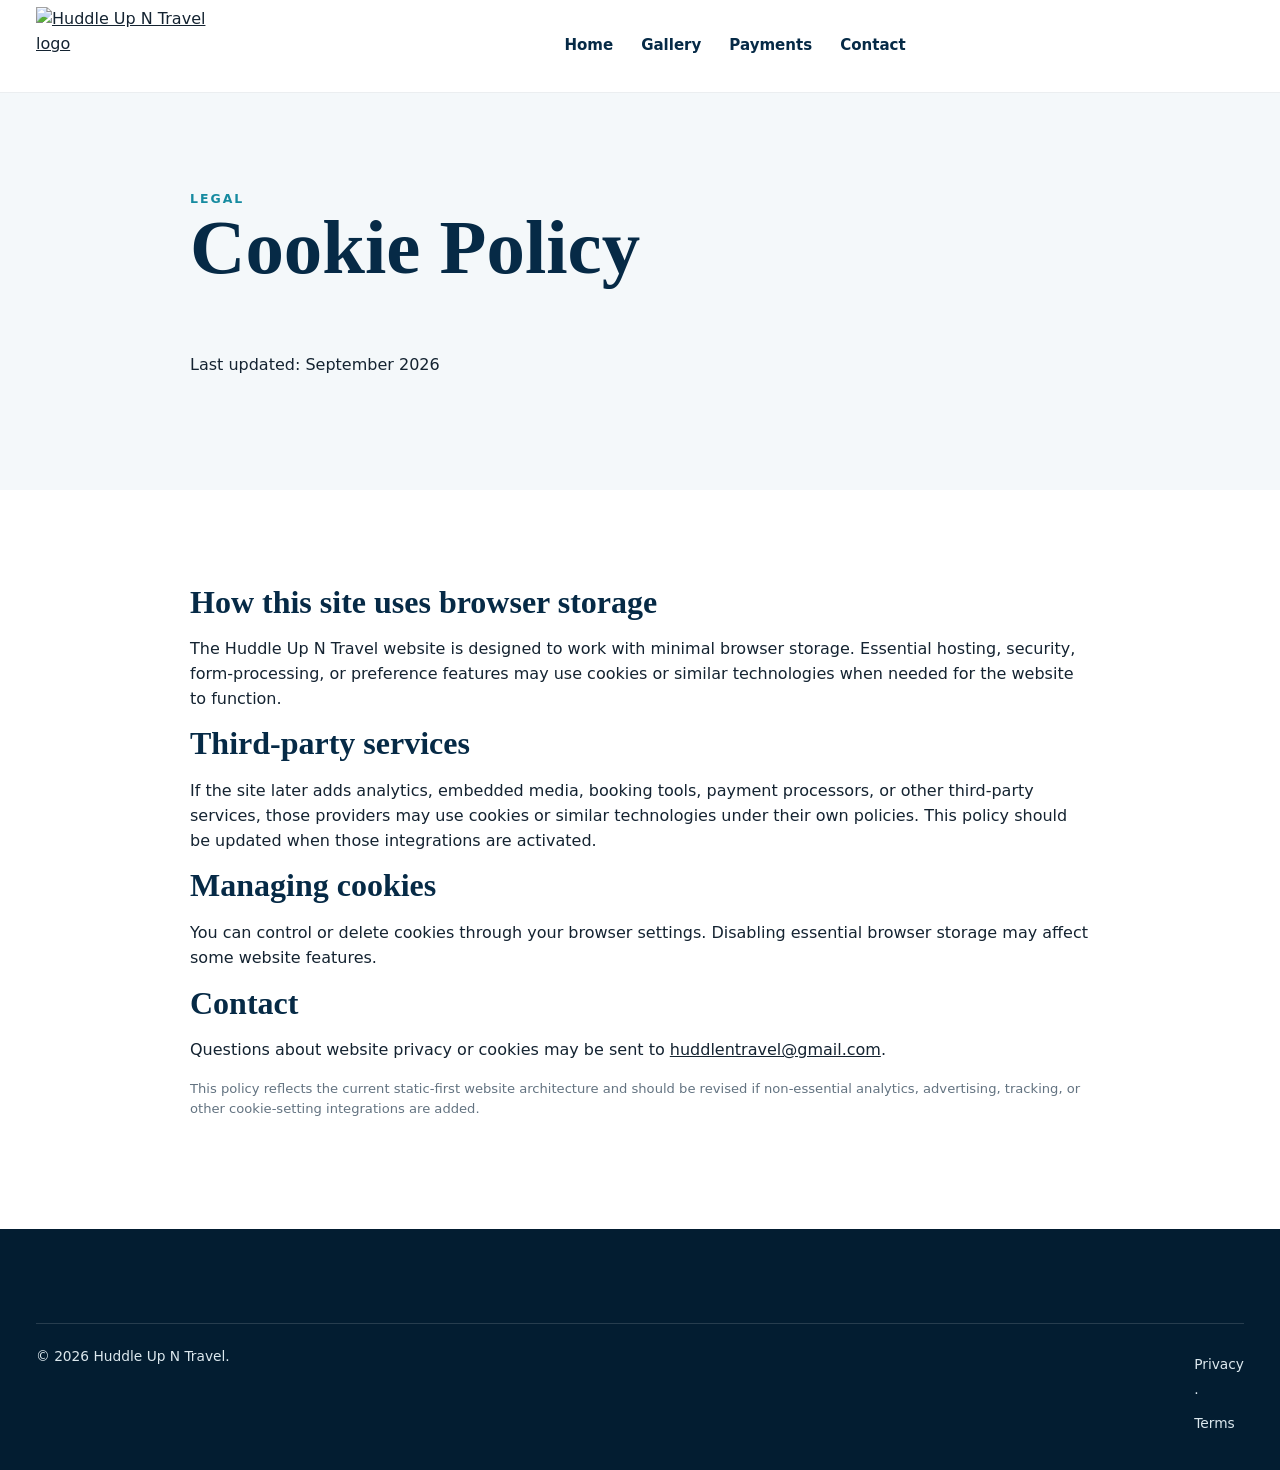
==== cookies.html @ 32db4e58 "Add cookie policy" ====
<!doctype html><html lang="en"><head><meta charset="utf-8"><meta name="viewport" content="width=device-width,initial-scale=1"><title>Cookie Policy | Huddle Up N Travel</title><link rel="stylesheet" href="css/site.css"></head><body><header class="site-header"><div class="container nav"><a class="brand" href="index.html"><img src="https://raw.githubusercontent.com/ascendainow/Huddle-Up-N-Travel/main/images/huddle-up-n-travel-logo.png" alt="Huddle Up N Travel logo"></a><nav class="nav-links"><a href="index.html">Home</a><a href="gallery.html">Gallery</a><a href="payments.html">Payments</a><a href="index.html#contact">Contact</a></nav></div></header><main><section class="section section-soft"><div class="container" style="max-width:900px"><div class="eyebrow">Legal</div><h1 style="font-size:clamp(3rem,6vw,5rem)">Cookie Policy</h1><p>Last updated: September 2026</p></div></section><section class="section"><div class="container" style="max-width:900px"><h2 style="font-size:2rem">How this site uses browser storage</h2><p>The Huddle Up N Travel website is designed to work with minimal browser storage. Essential hosting, security, form-processing, or preference features may use cookies or similar technologies when needed for the website to function.</p><h2 style="font-size:2rem">Third-party services</h2><p>If the site later adds analytics, embedded media, booking tools, payment processors, or other third-party services, those providers may use cookies or similar technologies under their own policies. This policy should be updated when those integrations are activated.</p><h2 style="font-size:2rem">Managing cookies</h2><p>You can control or delete cookies through your browser settings. Disabling essential browser storage may affect some website features.</p><h2 style="font-size:2rem">Contact</h2><p>Questions about website privacy or cookies may be sent to <a href="mailto:huddlentravel@gmail.com">huddlentravel@gmail.com</a>.</p><p class="fine">This policy reflects the current static-first website architecture and should be revised if non-essential analytics, advertising, tracking, or other cookie-setting integrations are added.</p></div></section></main><footer class="site-footer"><div class="container"><div class="footer-bottom"><span>© <span data-year></span> Huddle Up N Travel.</span><span><a href="privacy.html">Privacy</a> · <a href="terms.html">Terms</a></span></div></div></footer><script src="js/site.js"></script></body></html>
---- css/site.css ----
:root{
  --navy:#062a46;--navy-2:#0a4665;--teal:#168ba0;--teal-2:#23b0bd;--purple:#6843b7;--purple-2:#8b58d4;--white:#fff;--mist:#f4f8fa;--ink:#142331;--muted:#637381;--line:#d9e5ea;--radius:24px;--shadow:0 20px 60px rgba(6,42,70,.14);--max:1240px
}
*{box-sizing:border-box}html{scroll-behavior:smooth}body{margin:0;color:var(--ink);background:#fff;font-family:Inter,ui-sans-serif,system-ui,-apple-system,BlinkMacSystemFont,"Segoe UI",sans-serif;line-height:1.55}img{display:block;max-width:100%}a{color:inherit}.container{width:min(var(--max),calc(100% - 72px));margin:auto}.eyebrow{font-size:.78rem;font-weight:800;letter-spacing:.16em;text-transform:uppercase;color:var(--teal)}h1,h2,h3{font-family:Georgia,"Times New Roman",serif;color:var(--navy);line-height:1.05;margin-top:0}h2{font-size:clamp(2.3rem,4vw,4.6rem);margin-bottom:18px}.btn{display:inline-flex;align-items:center;justify-content:center;gap:10px;min-height:52px;padding:0 26px;border-radius:999px;text-decoration:none;font-weight:800;letter-spacing:.02em;transition:.25s ease;border:1px solid transparent}.btn-primary{background:linear-gradient(135deg,var(--purple),var(--purple-2));color:#fff;box-shadow:0 12px 30px rgba(104,67,183,.26)}.btn-primary:hover{transform:translateY(-2px)}.btn-outline{border-color:var(--navy);color:var(--navy);background:rgba(255,255,255,.78)}.btn-light{background:#fff;color:var(--navy)}
.topbar{background:linear-gradient(90deg,var(--teal),var(--navy));color:#fff;font-size:.9rem}.topbar .container{display:flex;justify-content:space-between;align-items:center;min-height:34px;gap:20px}.topbar-links{display:flex;gap:18px;flex-wrap:wrap}.topbar a{text-decoration:none}.site-header{position:sticky;top:0;z-index:50;background:rgba(255,255,255,.95);backdrop-filter:blur(14px);border-bottom:1px solid rgba(6,42,70,.08)}.nav{min-height:92px;display:grid;grid-template-columns:190px 1fr auto;align-items:center;gap:28px}.brand img{height:78px;width:auto}.nav-links{display:flex;justify-content:center;gap:28px;align-items:center}.nav-links a{text-decoration:none;font-weight:700;color:var(--navy);font-size:.94rem}.menu-toggle{display:none;border:0;background:none;font-size:1.6rem;color:var(--navy)}
.hero{position:relative;overflow:hidden;min-height:690px;background:#dff5f6}.hero-bg{position:absolute;inset:0;background:linear-gradient(90deg,rgba(255,255,255,.98) 0%,rgba(255,255,255,.88) 33%,rgba(255,255,255,.15) 66%,rgba(6,42,70,.12)),url('https://raw.githubusercontent.com/ascendainow/Huddle-Up-N-Travel/main/images/Negril.png') center/cover no-repeat;transform:scale(1.02)}.hero::after{content:"";position:absolute;inset:auto 0 0;height:120px;background:linear-gradient(transparent,#fff)}.hero-inner{position:relative;z-index:2;display:grid;grid-template-columns:1.08fr .92fr;align-items:end;min-height:690px;padding-top:54px}.hero-copy{align-self:center;padding-bottom:70px;max-width:650px}.hero h1{font-family:Inter,ui-sans-serif,system-ui,sans-serif;font-size:clamp(3.4rem,5.8vw,6.8rem);font-weight:900;letter-spacing:-.055em;margin:14px 0 18px}.hero h1 span{display:block;color:var(--purple)}.hero-copy p{font-size:1.15rem;max-width:620px;margin-bottom:30px}.hero-actions{display:flex;gap:14px;flex-wrap:wrap}.hero-person{position:relative;align-self:end;justify-self:end;width:min(560px,100%)}.hero-person>img{width:100%;max-height:630px;object-fit:contain;object-position:center bottom;filter:drop-shadow(0 18px 36px rgba(0,0,0,.18))}.signature-card{position:absolute;right:-24px;bottom:74px;width:245px;background:linear-gradient(160deg,var(--navy-2),var(--navy));color:#fff;padding:28px;border-radius:22px;box-shadow:var(--shadow)}.signature-card .script{color:var(--teal-2);font-family:Georgia,serif;font-style:italic;font-size:1.6rem}.signature-card strong{display:block;font-size:1.7rem;line-height:1.05;margin:4px 0 12px}.signature-card small{opacity:.85}.service-ribbon{position:relative;z-index:5;margin-top:-1px;background:#fff}.service-grid{display:grid;grid-template-columns:repeat(6,1fr);gap:8px;padding:28px 0 32px}.service-chip{text-align:center;color:var(--navy);font-size:.78rem;font-weight:800;text-transform:uppercase}.service-chip b{display:grid;place-items:center;margin:0 auto 8px;width:44px;height:44px;border-radius:50%;background:#e8f7f8;color:var(--teal);font-size:1.2rem}
.section{padding:96px 0}.section-soft{background:var(--mist)}.section-dark{background:linear-gradient(135deg,var(--navy),#073b5c);color:#fff}.section-dark h2,.section-dark h3{color:#fff}.section-head{display:flex;justify-content:space-between;gap:28px;align-items:end;margin-bottom:34px}.section-head p{max-width:560px;color:var(--muted)}.destinations{display:grid;grid-template-columns:repeat(5,1fr);gap:14px}.destination-card{position:relative;min-height:260px;border-radius:18px;overflow:hidden;box-shadow:var(--shadow);text-decoration:none}.destination-card img{width:100%;height:100%;object-fit:cover;transition:.5s ease}.destination-card::after{content:"";position:absolute;inset:35% 0 0;background:linear-gradient(transparent,rgba(2,20,35,.86))}.destination-card span{position:absolute;z-index:2;bottom:18px;left:18px;color:#fff;font-weight:900;letter-spacing:.06em;text-transform:uppercase}.destination-card:hover img{transform:scale(1.05)}
.group-block{display:grid;grid-template-columns:1.12fr .88fr;gap:46px;align-items:center}.group-photo{min-height:520px;border-radius:var(--radius);overflow:hidden;box-shadow:var(--shadow)}.group-photo img{width:100%;height:100%;object-fit:cover}.group-copy .hand{font-family:Georgia,serif;font-style:italic;color:var(--teal-2);font-size:2rem}.check-grid{display:grid;grid-template-columns:1fr 1fr;gap:12px;margin:26px 0 32px}.check-grid span::before{content:"✓";display:inline-grid;place-items:center;width:22px;height:22px;border:1px solid currentColor;border-radius:50%;margin-right:10px;font-size:.75rem}
.trips{display:grid;grid-template-columns:repeat(3,1fr);gap:22px}.trip-card{background:#fff;border-radius:22px;overflow:hidden;box-shadow:var(--shadow);border:1px solid var(--line)}.trip-card img{width:100%;height:220px;object-fit:cover}.trip-body{padding:24px}.trip-kicker{color:var(--teal);font-size:.75rem;font-weight:900;letter-spacing:.12em;text-transform:uppercase}.trip-card h3{font-size:1.65rem;margin:8px 0 10px}.trip-meta{display:grid;gap:5px;color:var(--muted);font-size:.95rem}.trip-price{font-weight:900;color:var(--navy);font-size:1.25rem;margin:16px 0}.status{display:inline-flex;padding:6px 10px;border-radius:999px;background:#e8f7f8;color:var(--teal);font-weight:800;font-size:.78rem}.status.waitlist{background:#f0e9fb;color:var(--purple)}
.gallery-grid{display:grid;grid-template-columns:1.2fr .8fr .8fr;grid-auto-rows:220px;gap:14px}.gallery-grid a{overflow:hidden;border-radius:18px;position:relative}.gallery-grid a:first-child{grid-row:span 2}.gallery-grid a:nth-child(4){grid-column:span 2}.gallery-grid img{width:100%;height:100%;object-fit:cover;transition:.45s ease}.gallery-grid a:hover img{transform:scale(1.05)}
.proof{display:grid;grid-template-columns:.9fr 1.1fr;gap:50px;align-items:center}.metrics{display:grid;grid-template-columns:repeat(2,1fr);gap:18px}.metric{background:#fff;border:1px solid var(--line);padding:26px;border-radius:18px}.metric strong{display:block;color:var(--navy);font-size:2rem}.quote{font-family:Georgia,serif;font-size:1.45rem;color:var(--navy)}
.contact-wrap{display:grid;grid-template-columns:.82fr 1.18fr;gap:50px;align-items:start}.contact-card{background:linear-gradient(160deg,var(--navy),var(--navy-2));color:#fff;padding:38px;border-radius:24px;position:sticky;top:130px}.contact-card h2{color:#fff}.contact-card a{color:#fff}.form-card{background:#fff;border:1px solid var(--line);box-shadow:var(--shadow);padding:36px;border-radius:24px}.form-grid{display:grid;grid-template-columns:1fr 1fr;gap:18px}.field{display:grid;gap:7px}.field.full{grid-column:1/-1}label{font-weight:800;color:var(--navy)}input,select,textarea{width:100%;padding:14px 15px;border:1px solid #c8d8df;border-radius:12px;font:inherit;background:#fff}textarea{min-height:150px;resize:vertical}.fine{font-size:.82rem;color:var(--muted)}
.newsletter{display:grid;grid-template-columns:1fr auto;gap:24px;align-items:center;background:#e8f7f8;border-radius:22px;padding:34px}.newsletter form{display:flex;gap:10px;min-width:min(460px,100%)}.newsletter input{min-width:260px}
.site-footer{background:#031d31;color:#dce8ee;padding:58px 0 28px}.footer-grid{display:grid;grid-template-columns:1.3fr repeat(3,1fr);gap:36px}.footer-brand img{height:88px;background:#fff;border-radius:16px;padding:8px}.site-footer h4{color:#fff;margin-top:0}.site-footer a{text-decoration:none;color:#dce8ee;display:block;margin:8px 0}.footer-bottom{border-top:1px solid rgba(255,255,255,.14);margin-top:36px;padding-top:22px;display:flex;justify-content:space-between;gap:20px;font-size:.86rem}
.reveal{opacity:0;transform:translateY(24px);transition:.7s ease}.reveal.visible{opacity:1;transform:none}
@media(max-width:1050px){.nav{grid-template-columns:150px 1fr auto}.nav-links{gap:16px}.destinations{grid-template-columns:repeat(3,1fr)}.trips{grid-template-columns:repeat(2,1fr)}.signature-card{right:0}.service-grid{grid-template-columns:repeat(3,1fr)}.gallery-grid{grid-template-columns:1fr 1fr}.gallery-grid a:nth-child(4){grid-column:auto}}
@media(max-width:820px){.container{width:min(100% - 34px,var(--max))}.topbar .container{justify-content:center}.topbar .tagline{display:none}.nav{grid-template-columns:1fr auto;min-height:78px}.brand img{height:64px}.menu-toggle{display:block}.nav-links{position:absolute;left:0;right:0;top:78px;background:#fff;padding:22px;display:none;flex-direction:column;box-shadow:var(--shadow)}.nav-links.open{display:flex}.nav>.btn{display:none}.hero,.hero-inner{min-height:auto}.hero-inner{grid-template-columns:1fr;padding-top:48px}.hero-copy{padding-bottom:18px}.hero-person{justify-self:center;max-width:520px}.signature-card{bottom:28px;right:0}.service-grid{grid-template-columns:repeat(2,1fr)}.destinations,.trips{grid-template-columns:1fr 1fr}.group-block,.proof,.contact-wrap{grid-template-columns:1fr}.contact-card{position:static}.newsletter{grid-template-columns:1fr}.newsletter form{min-width:0}.footer-grid{grid-template-columns:1fr 1fr}}
@media(max-width:560px){.section{padding:72px 0}.hero h1{font-size:3.25rem}.signature-card{position:relative;right:auto;bottom:auto;margin:-12px auto 24px;width:88%}.destinations,.trips,.gallery-grid,.metrics,.form-grid{grid-template-columns:1fr}.gallery-grid a:first-child{grid-row:auto}.destination-card{min-height:300px}.check-grid{grid-template-columns:1fr}.newsletter form{flex-direction:column}.newsletter input{min-width:0}.footer-grid{grid-template-columns:1fr}.footer-bottom{flex-direction:column}.topbar-links{justify-content:center;font-size:.8rem}}
@media(prefers-reduced-motion:reduce){*{scroll-behavior:auto!important;transition:none!important;animation:none!important}.reveal{opacity:1;transform:none}}
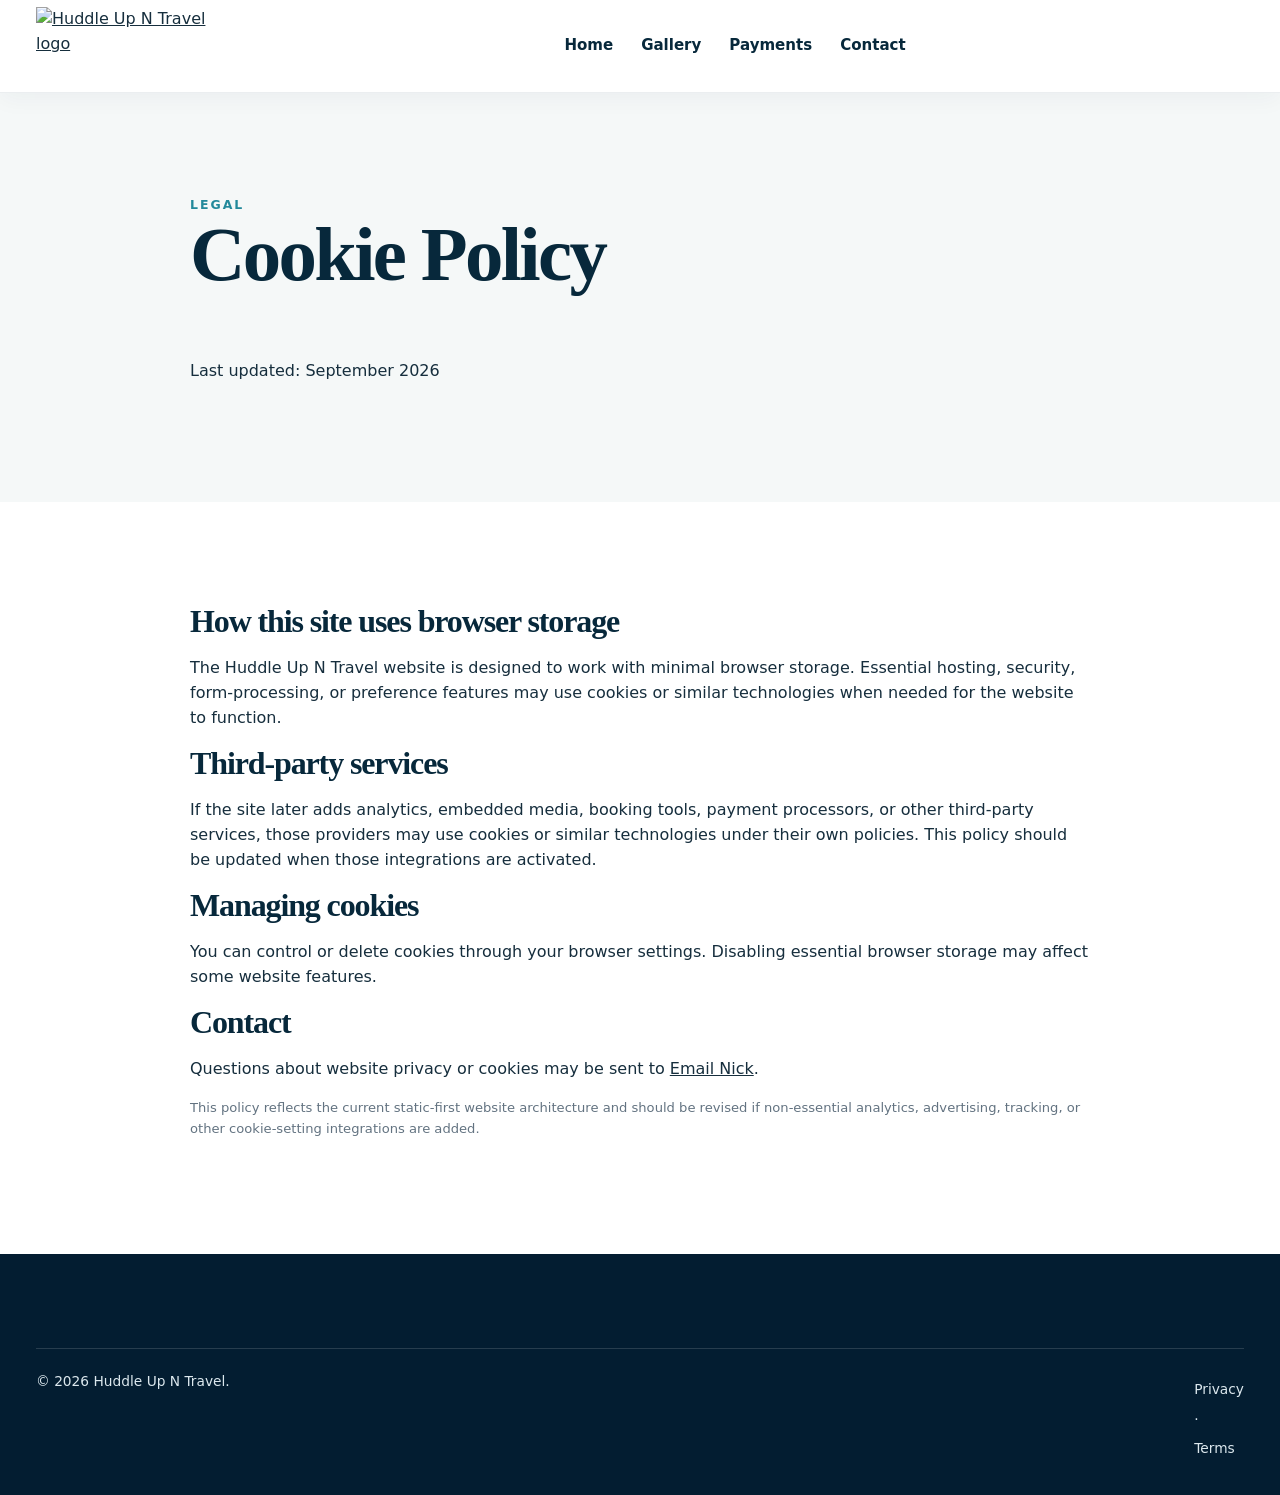
==== commit 4c61497c: "Mask displayed contact details while preserving functional call and email links" ====
--- a/cookies.html
+++ b/cookies.html
@@ -1 +1 @@
-<!doctype html><html lang="en"><head><meta charset="utf-8"><meta name="viewport" content="width=device-width,initial-scale=1"><title>Cookie Policy | Huddle Up N Travel</title><link rel="stylesheet" href="css/site.css"></head><body><header class="site-header"><div class="container nav"><a class="brand" href="index.html"><img src="https://raw.githubusercontent.com/ascendainow/Huddle-Up-N-Travel/main/images/huddle-up-n-travel-logo.png" alt="Huddle Up N Travel logo"></a><nav class="nav-links"><a href="index.html">Home</a><a href="gallery.html">Gallery</a><a href="payments.html">Payments</a><a href="index.html#contact">Contact</a></nav></div></header><main><section class="section section-soft"><div class="container" style="max-width:900px"><div class="eyebrow">Legal</div><h1 style="font-size:clamp(3rem,6vw,5rem)">Cookie Policy</h1><p>Last updated: September 2026</p></div></section><section class="section"><div class="container" style="max-width:900px"><h2 style="font-size:2rem">How this site uses browser storage</h2><p>The Huddle Up N Travel website is designed to work with minimal browser storage. Essential hosting, security, form-processing, or preference features may use cookies or similar technologies when needed for the website to function.</p><h2 style="font-size:2rem">Third-party services</h2><p>If the site later adds analytics, embedded media, booking tools, payment processors, or other third-party services, those providers may use cookies or similar technologies under their own policies. This policy should be updated when those integrations are activated.</p><h2 style="font-size:2rem">Managing cookies</h2><p>You can control or delete cookies through your browser settings. Disabling essential browser storage may affect some website features.</p><h2 style="font-size:2rem">Contact</h2><p>Questions about website privacy or cookies may be sent to <a href="mailto:huddlentravel@gmail.com">huddlentravel@gmail.com</a>.</p><p class="fine">This policy reflects the current static-first website architecture and should be revised if non-essential analytics, advertising, tracking, or other cookie-setting integrations are added.</p></div></section></main><footer class="site-footer"><div class="container"><div class="footer-bottom"><span>© <span data-year></span> Huddle Up N Travel.</span><span><a href="privacy.html">Privacy</a> · <a href="terms.html">Terms</a></span></div></div></footer><script src="js/site.js"></script></body></html>+<!doctype html><html lang="en"><head><meta charset="utf-8"><meta name="viewport" content="width=device-width,initial-scale=1"><title>Cookie Policy | Huddle Up N Travel</title><link rel="stylesheet" href="css/site.css"></head><body><header class="site-header"><div class="container nav"><a class="brand" href="index.html"><img src="https://raw.githubusercontent.com/ascendainow/Huddle-Up-N-Travel/main/images/huddle-up-n-travel-logo.png" alt="Huddle Up N Travel logo"></a><nav class="nav-links"><a href="index.html">Home</a><a href="gallery.html">Gallery</a><a href="payments.html">Payments</a><a href="index.html#contact">Contact</a></nav></div></header><main><section class="section section-soft"><div class="container" style="max-width:900px"><div class="eyebrow">Legal</div><h1 style="font-size:clamp(3rem,6vw,5rem)">Cookie Policy</h1><p>Last updated: September 2026</p></div></section><section class="section"><div class="container" style="max-width:900px"><h2 style="font-size:2rem">How this site uses browser storage</h2><p>The Huddle Up N Travel website is designed to work with minimal browser storage. Essential hosting, security, form-processing, or preference features may use cookies or similar technologies when needed for the website to function.</p><h2 style="font-size:2rem">Third-party services</h2><p>If the site later adds analytics, embedded media, booking tools, payment processors, or other third-party services, those providers may use cookies or similar technologies under their own policies. This policy should be updated when those integrations are activated.</p><h2 style="font-size:2rem">Managing cookies</h2><p>You can control or delete cookies through your browser settings. Disabling essential browser storage may affect some website features.</p><h2 style="font-size:2rem">Contact</h2><p>Questions about website privacy or cookies may be sent to <a href="mailto:huddlentravel@gmail.com">Email Nick</a>.</p><p class="fine">This policy reflects the current static-first website architecture and should be revised if non-essential analytics, advertising, tracking, or other cookie-setting integrations are added.</p></div></section></main><footer class="site-footer"><div class="container"><div class="footer-bottom"><span>© <span data-year></span> Huddle Up N Travel.</span><span><a href="privacy.html">Privacy</a> · <a href="terms.html">Terms</a></span></div></div></footer><script src="js/site.js"></script></body></html>
--- a/css/site.css
+++ b/css/site.css
@@ -17,3 +17,56 @@
 @media(max-width:820px){.container{width:min(100% - 34px,var(--max))}.topbar .container{justify-content:center}.topbar .tagline{display:none}.nav{grid-template-columns:1fr auto;min-height:78px}.brand img{height:64px}.menu-toggle{display:block}.nav-links{position:absolute;left:0;right:0;top:78px;background:#fff;padding:22px;display:none;flex-direction:column;box-shadow:var(--shadow)}.nav-links.open{display:flex}.nav>.btn{display:none}.hero,.hero-inner{min-height:auto}.hero-inner{grid-template-columns:1fr;padding-top:48px}.hero-copy{padding-bottom:18px}.hero-person{justify-self:center;max-width:520px}.signature-card{bottom:28px;right:0}.service-grid{grid-template-columns:repeat(2,1fr)}.destinations,.trips{grid-template-columns:1fr 1fr}.group-block,.proof,.contact-wrap{grid-template-columns:1fr}.contact-card{position:static}.newsletter{grid-template-columns:1fr}.newsletter form{min-width:0}.footer-grid{grid-template-columns:1fr 1fr}}
 @media(max-width:560px){.section{padding:72px 0}.hero h1{font-size:3.25rem}.signature-card{position:relative;right:auto;bottom:auto;margin:-12px auto 24px;width:88%}.destinations,.trips,.gallery-grid,.metrics,.form-grid{grid-template-columns:1fr}.gallery-grid a:first-child{grid-row:auto}.destination-card{min-height:300px}.check-grid{grid-template-columns:1fr}.newsletter form{flex-direction:column}.newsletter input{min-width:0}.footer-grid{grid-template-columns:1fr}.footer-bottom{flex-direction:column}.topbar-links{justify-content:center;font-size:.8rem}}
 @media(prefers-reduced-motion:reduce){*{scroll-behavior:auto!important;transition:none!important;animation:none!important}.reveal{opacity:1;transform:none}}
+
+
+/* November 2026 premium visual refresh */
+:root{--navy:#07283b;--navy-2:#0b3b51;--teal:#23899b;--teal-2:#4ab4b9;--purple:#6843b7;--purple-2:#8159c3;--mist:#f5f8f8;--ink:#162e3d;--shadow:0 24px 70px rgba(6,42,70,.12)}
+body{font-feature-settings:"kern";-webkit-font-smoothing:antialiased}
+h1,h2,h3{letter-spacing:-.035em}
+.section{padding-block:clamp(70px,8vw,116px)}
+.site-header{box-shadow:0 6px 22px rgba(6,42,70,.045)}
+.nav-links a{position:relative}
+.nav-links a:after{content:"";position:absolute;left:0;right:100%;bottom:-8px;height:2px;background:var(--purple);transition:right .25s}
+.nav-links a:hover:after,.nav-links a:focus-visible:after{right:0}
+.hero{min-height:720px;background:#e8f5f3}
+.hero-bg{background:linear-gradient(90deg,rgba(255,255,255,.98) 0%,rgba(255,255,255,.93) 30%,rgba(255,255,255,.42) 57%,rgba(5,34,49,.10) 100%),url('https://raw.githubusercontent.com/ascendainow/Huddle-Up-N-Travel/main/images/Negril.png') center/cover no-repeat}
+.hero-inner{min-height:720px}
+.hero h1{font-size:clamp(3.5rem,6vw,6.5rem);line-height:.99}
+.hero h1 span{color:var(--purple)}
+.hero-copy p{line-height:1.75;color:#294658}
+.hero-person>img{filter:drop-shadow(0 22px 30px rgba(4,34,49,.17))}
+.signature-card{background:linear-gradient(145deg,#0b4d65,#07283b);border:1px solid rgba(255,255,255,.22)}
+.service-ribbon{border-bottom:1px solid #e4ecee}
+.service-chip b{background:#e4f3f3}
+.destination-card{min-height:290px}
+.destination-card span{font-size:.83rem}
+.trip-card{transition:transform .25s,box-shadow .25s}
+.trip-card:hover{transform:translateY(-6px);box-shadow:0 25px 65px rgba(6,42,70,.18)}
+.trip-price{font-size:1.15rem}
+.founder-section{background:linear-gradient(180deg,#fff,#f7fbfa)}
+.founder-intro{max-width:950px;text-align:center;margin-bottom:70px}
+.founder-intro h2{font-size:clamp(2.5rem,5vw,5.1rem)}
+.founder-intro h2 em{font-style:normal;color:var(--purple)}
+.founder-intro p{max-width:700px;margin:0 auto 25px;color:var(--muted);font-size:1.13rem}
+a:focus-visible,button:focus-visible,input:focus-visible,textarea:focus-visible{outline:3px solid var(--teal);outline-offset:3px}
+@media(max-width:800px){.hero,.hero-inner{min-height:auto}.hero-inner{padding-top:64px}.hero-copy{padding-bottom:25px}.hero-person{max-width:470px}.signature-card{right:0}.founder-intro{margin-bottom:40px}}
+@media(prefers-reduced-motion:reduce){html{scroll-behavior:auto}*,*:before,*:after{animation-duration:.01ms!important;transition-duration:.01ms!important}}
+
+
+/* Experience gallery preview */
+.experience-preview{background:linear-gradient(120deg,#f4fcfd,#fff 65%)}
+.experience-heading{display:grid;grid-template-columns:minmax(280px,.85fr) minmax(0,1.5fr);gap:50px;align-items:center}
+.experience-heading h2{font-size:clamp(2.5rem,4vw,4.6rem);line-height:1.07}
+.experience-heading h2 span{color:#6736ac}
+.experience-heading p{color:#506a78;font-size:1.06rem;line-height:1.7;max-width:470px;margin:18px 0 25px}
+.experience-preview-grid{display:grid;grid-template-columns:repeat(3,1fr);grid-template-rows:repeat(2,190px);gap:10px}
+.experience-preview-grid a{display:block;overflow:hidden;border-radius:13px;background:#d9e9ec}
+.experience-preview-grid a:first-child{grid-row:span 2}
+.experience-preview-grid img{width:100%;height:100%;object-fit:cover;transition:transform .35s}
+.experience-preview-grid a:hover img{transform:scale(1.07)}
+@media(max-width:900px){.experience-heading{grid-template-columns:1fr;gap:28px}.experience-preview-grid{grid-template-rows:repeat(2,170px)}}
+@media(max-width:540px){.experience-preview-grid{grid-template-columns:repeat(2,1fr);grid-template-rows:repeat(3,135px)}.experience-preview-grid a:first-child{grid-row:auto}}
+
+/* Native select fields match the travel inquiry form */
+.field select{display:block;width:100%;min-height:48px;padding:12px 14px;border:1px solid #ccd9e0;border-radius:10px;background:#fff;color:#12354a;font:inherit}
+.field select:focus-visible{outline:3px solid #9b6ce0;outline-offset:2px}
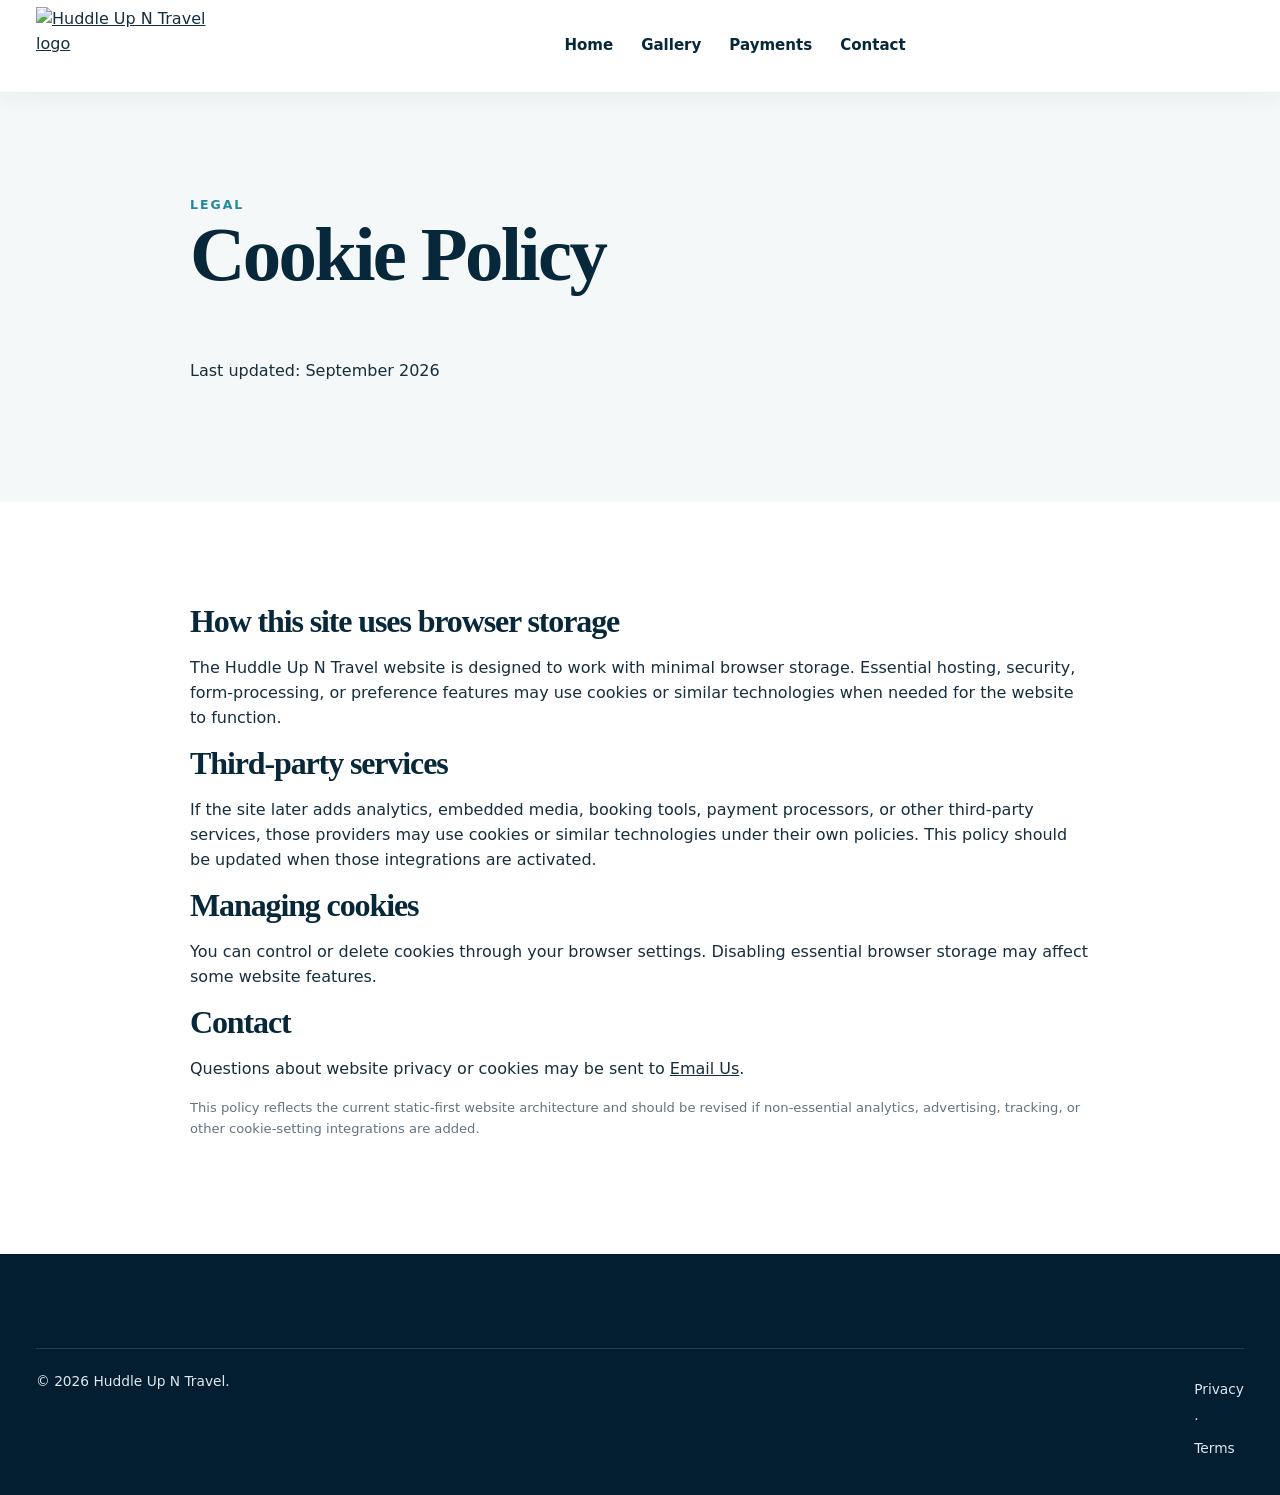
==== commit c68c513d: "Use Call Us and Email Us in customer-facing contact links" ====
--- a/cookies.html
+++ b/cookies.html
@@ -1 +1 @@
-<!doctype html><html lang="en"><head><meta charset="utf-8"><meta name="viewport" content="width=device-width,initial-scale=1"><title>Cookie Policy | Huddle Up N Travel</title><link rel="stylesheet" href="css/site.css"></head><body><header class="site-header"><div class="container nav"><a class="brand" href="index.html"><img src="https://raw.githubusercontent.com/ascendainow/Huddle-Up-N-Travel/main/images/huddle-up-n-travel-logo.png" alt="Huddle Up N Travel logo"></a><nav class="nav-links"><a href="index.html">Home</a><a href="gallery.html">Gallery</a><a href="payments.html">Payments</a><a href="index.html#contact">Contact</a></nav></div></header><main><section class="section section-soft"><div class="container" style="max-width:900px"><div class="eyebrow">Legal</div><h1 style="font-size:clamp(3rem,6vw,5rem)">Cookie Policy</h1><p>Last updated: September 2026</p></div></section><section class="section"><div class="container" style="max-width:900px"><h2 style="font-size:2rem">How this site uses browser storage</h2><p>The Huddle Up N Travel website is designed to work with minimal browser storage. Essential hosting, security, form-processing, or preference features may use cookies or similar technologies when needed for the website to function.</p><h2 style="font-size:2rem">Third-party services</h2><p>If the site later adds analytics, embedded media, booking tools, payment processors, or other third-party services, those providers may use cookies or similar technologies under their own policies. This policy should be updated when those integrations are activated.</p><h2 style="font-size:2rem">Managing cookies</h2><p>You can control or delete cookies through your browser settings. Disabling essential browser storage may affect some website features.</p><h2 style="font-size:2rem">Contact</h2><p>Questions about website privacy or cookies may be sent to <a href="mailto:huddlentravel@gmail.com">Email Nick</a>.</p><p class="fine">This policy reflects the current static-first website architecture and should be revised if non-essential analytics, advertising, tracking, or other cookie-setting integrations are added.</p></div></section></main><footer class="site-footer"><div class="container"><div class="footer-bottom"><span>© <span data-year></span> Huddle Up N Travel.</span><span><a href="privacy.html">Privacy</a> · <a href="terms.html">Terms</a></span></div></div></footer><script src="js/site.js"></script></body></html>+<!doctype html><html lang="en"><head><meta charset="utf-8"><meta name="viewport" content="width=device-width,initial-scale=1"><title>Cookie Policy | Huddle Up N Travel</title><link rel="stylesheet" href="css/site.css"></head><body><header class="site-header"><div class="container nav"><a class="brand" href="index.html"><img src="https://raw.githubusercontent.com/ascendainow/Huddle-Up-N-Travel/main/images/huddle-up-n-travel-logo.png" alt="Huddle Up N Travel logo"></a><nav class="nav-links"><a href="index.html">Home</a><a href="gallery.html">Gallery</a><a href="payments.html">Payments</a><a href="index.html#contact">Contact</a></nav></div></header><main><section class="section section-soft"><div class="container" style="max-width:900px"><div class="eyebrow">Legal</div><h1 style="font-size:clamp(3rem,6vw,5rem)">Cookie Policy</h1><p>Last updated: September 2026</p></div></section><section class="section"><div class="container" style="max-width:900px"><h2 style="font-size:2rem">How this site uses browser storage</h2><p>The Huddle Up N Travel website is designed to work with minimal browser storage. Essential hosting, security, form-processing, or preference features may use cookies or similar technologies when needed for the website to function.</p><h2 style="font-size:2rem">Third-party services</h2><p>If the site later adds analytics, embedded media, booking tools, payment processors, or other third-party services, those providers may use cookies or similar technologies under their own policies. This policy should be updated when those integrations are activated.</p><h2 style="font-size:2rem">Managing cookies</h2><p>You can control or delete cookies through your browser settings. Disabling essential browser storage may affect some website features.</p><h2 style="font-size:2rem">Contact</h2><p>Questions about website privacy or cookies may be sent to <a href="mailto:huddlentravel@gmail.com">Email Us</a>.</p><p class="fine">This policy reflects the current static-first website architecture and should be revised if non-essential analytics, advertising, tracking, or other cookie-setting integrations are added.</p></div></section></main><footer class="site-footer"><div class="container"><div class="footer-bottom"><span>© <span data-year></span> Huddle Up N Travel.</span><span><a href="privacy.html">Privacy</a> · <a href="terms.html">Terms</a></span></div></div></footer><script src="js/site.js"></script></body></html>
